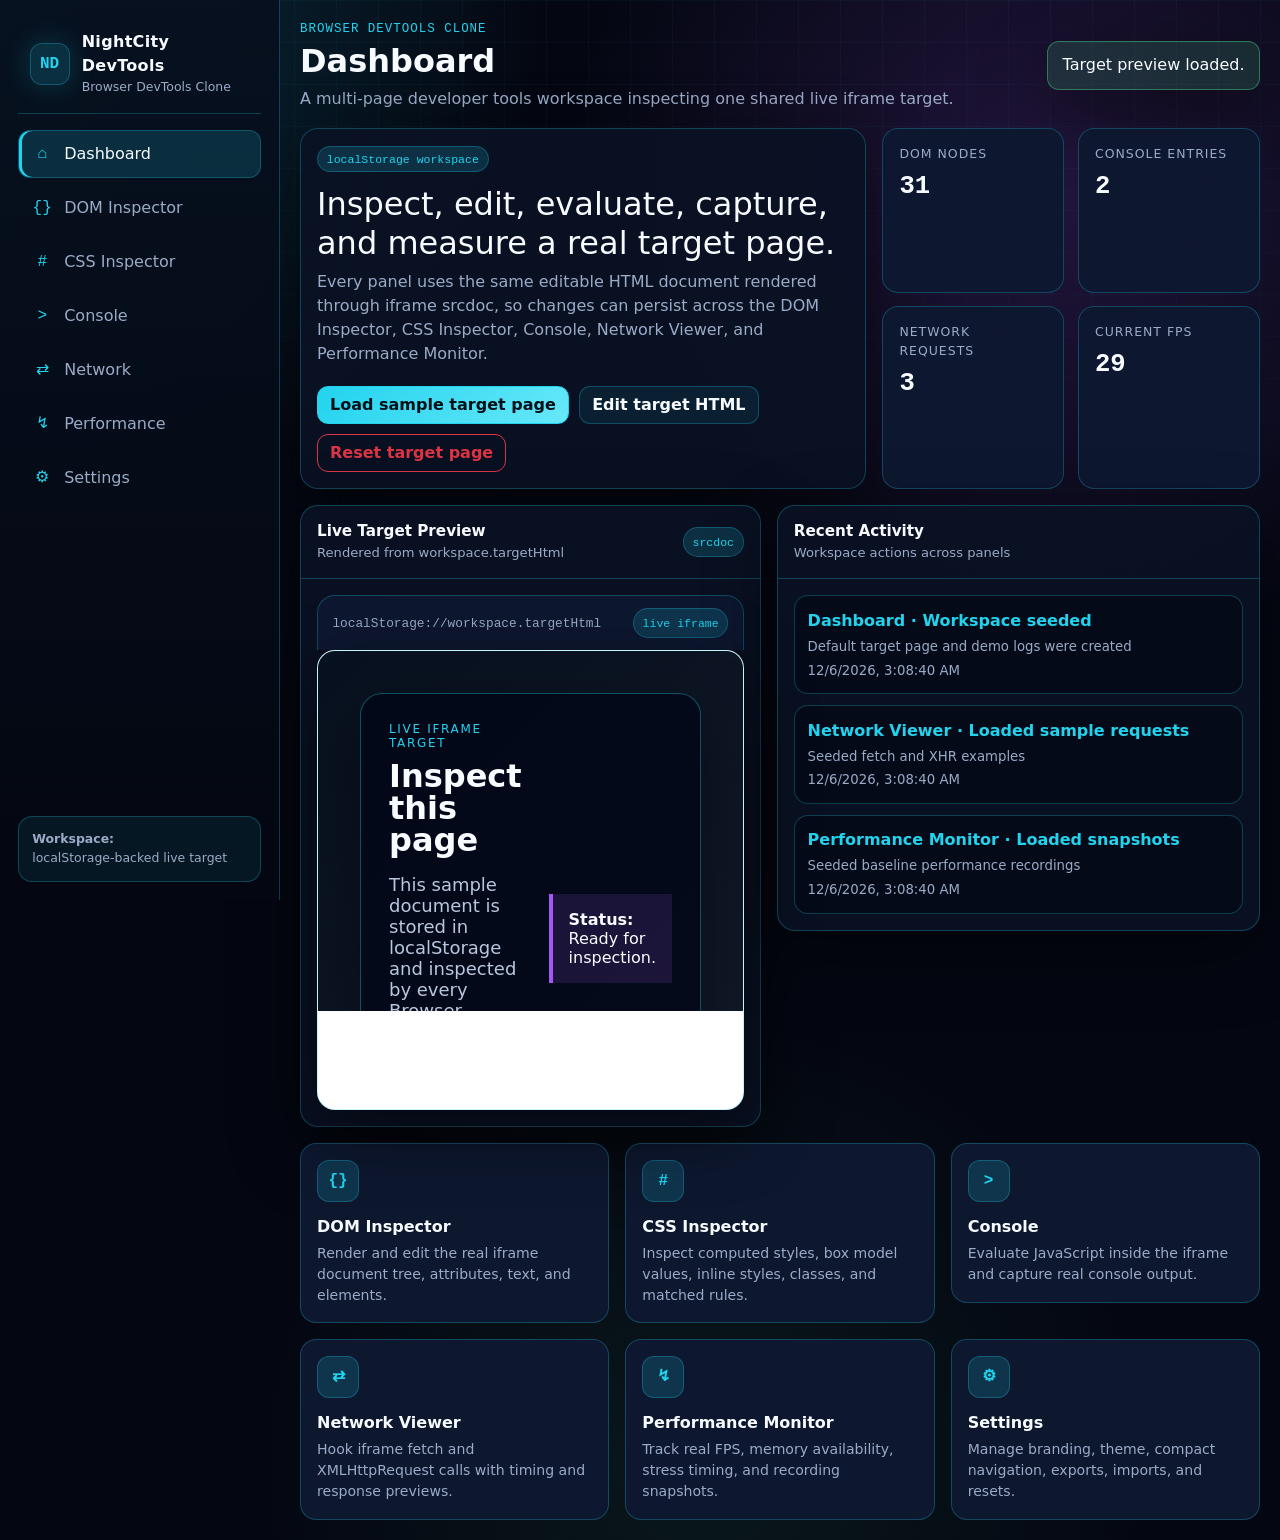
==== index.html @ 1de74e07 "Build browser devtools clone" ====
<!doctype html>
<html lang="en">
  <head>
    <meta charset="utf-8" />
    <meta name="viewport" content="width=device-width, initial-scale=1" />
    <title>Browser DevTools Clone | Dashboard</title>
    <link
      href="https://cdn.jsdelivr.net/npm/bootstrap@5.3.3/dist/css/bootstrap.min.css"
      rel="stylesheet"
    />
    <link href="styles.css" rel="stylesheet" />
    <link href="css/dashboard.css" rel="stylesheet" />
  </head>
  <body>
    <div class="app-shell">
      <div id="sidebarRoot"></div>

      <main class="main-content">
        <div class="topbar">
          <div>
            <p class="page-kicker">Browser DevTools Clone</p>
            <h1 class="page-title">Dashboard</h1>
            <p class="page-description">
              A multi-page developer tools workspace inspecting one shared live
              iframe target.
            </p>
          </div>
          <div class="status-region" aria-live="polite"></div>
        </div>

        <section class="dashboard-hero">
          <div class="panel hero-panel">
            <div class="panel-body">
              <span class="badge-soft">localStorage workspace</span>
              <h2 class="mt-3 mb-2">
                Inspect, edit, evaluate, capture, and measure a real target
                page.
              </h2>
              <p class="page-description">
                Every panel uses the same editable HTML document rendered
                through iframe srcdoc, so changes can persist across the DOM
                Inspector, CSS Inspector, Console, Network Viewer, and
                Performance Monitor.
              </p>
              <div class="hero-actions">
                <button class="btn btn-cyber" id="loadSampleBtn" type="button">
                  Load sample target page
                </button>
                <button
                  class="btn btn-ghost"
                  id="editHtmlBtn"
                  type="button"
                  data-bs-toggle="modal"
                  data-bs-target="#htmlEditorModal"
                >
                  Edit target HTML
                </button>
                <button
                  class="btn btn-outline-danger"
                  id="resetTargetBtn"
                  type="button"
                >
                  Reset target page
                </button>
              </div>
            </div>
          </div>

          <div class="stats-grid" id="dashboardStats"></div>
        </section>

        <section class="devtools-grid mb-3">
          <div class="panel">
            <div class="panel-header">
              <div>
                <h2 class="panel-title">Live Target Preview</h2>
                <p class="panel-subtitle">Rendered from workspace.targetHtml</p>
              </div>
              <span class="badge-soft">srcdoc</span>
            </div>
            <div class="panel-body">
              <div id="targetPreview" class="preview-frame-wrap"></div>
            </div>
          </div>

          <div class="panel">
            <div class="panel-header">
              <div>
                <h2 class="panel-title">Recent Activity</h2>
                <p class="panel-subtitle">Workspace actions across panels</p>
              </div>
            </div>
            <div class="panel-body">
              <div class="activity-list" id="activityList"></div>
            </div>
          </div>
        </section>

        <section class="row g-3">
          <div class="col-md-6 col-xl-4">
            <a class="action-card" href="dom-inspector.html">
              <div class="card-icon">{}</div>
              <h3>DOM Inspector</h3>
              <p>
                Render and edit the real iframe document tree, attributes, text,
                and elements.
              </p>
            </a>
          </div>
          <div class="col-md-6 col-xl-4">
            <a class="action-card" href="css-inspector.html">
              <div class="card-icon">#</div>
              <h3>CSS Inspector</h3>
              <p>
                Inspect computed styles, box model values, inline styles,
                classes, and matched rules.
              </p>
            </a>
          </div>
          <div class="col-md-6 col-xl-4">
            <a class="action-card" href="console.html">
              <div class="card-icon">&gt;</div>
              <h3>Console</h3>
              <p>
                Evaluate JavaScript inside the iframe and capture real console
                output.
              </p>
            </a>
          </div>
          <div class="col-md-6 col-xl-4">
            <a class="action-card" href="network.html">
              <div class="card-icon">⇄</div>
              <h3>Network Viewer</h3>
              <p>
                Hook iframe fetch and XMLHttpRequest calls with timing and
                response previews.
              </p>
            </a>
          </div>
          <div class="col-md-6 col-xl-4">
            <a class="action-card" href="performance.html">
              <div class="card-icon">↯</div>
              <h3>Performance Monitor</h3>
              <p>
                Track real FPS, memory availability, stress timing, and
                recording snapshots.
              </p>
            </a>
          </div>
          <div class="col-md-6 col-xl-4">
            <a class="action-card" href="settings.html">
              <div class="card-icon">⚙</div>
              <h3>Settings</h3>
              <p>
                Manage branding, theme, compact navigation, exports, imports,
                and resets.
              </p>
            </a>
          </div>
        </section>
      </main>
    </div>

    <div
      class="modal fade"
      id="htmlEditorModal"
      tabindex="-1"
      aria-labelledby="htmlEditorTitle"
      aria-hidden="true"
    >
      <div class="modal-dialog modal-xl modal-dialog-scrollable">
        <div class="modal-content">
          <div class="modal-header">
            <div>
              <h2 class="modal-title fs-5" id="htmlEditorTitle">
                Edit Target HTML
              </h2>
              <p class="panel-subtitle">
                Paste a complete HTML document or fragment to inspect.
              </p>
            </div>
            <button
              type="button"
              class="btn-close btn-close-white"
              data-bs-dismiss="modal"
              aria-label="Close"
            ></button>
          </div>
          <div class="modal-body">
            <textarea
              id="targetHtmlEditor"
              class="form-control code-editor html-editor"
              spellcheck="false"
            ></textarea>
          </div>
          <div class="modal-footer">
            <button type="button" class="btn btn-ghost" data-bs-dismiss="modal">
              Cancel
            </button>
            <button type="button" class="btn btn-cyber" id="saveHtmlBtn">
              Save target HTML
            </button>
          </div>
        </div>
      </div>
    </div>

    <script src="https://code.jquery.com/jquery-3.7.1.min.js"></script>
    <script src="https://cdn.jsdelivr.net/npm/bootstrap@5.3.3/dist/js/bootstrap.bundle.min.js"></script>
    <script src="js/shared.js"></script>
    <script src="js/dashboard.js"></script>
  </body>
</html>
---- styles.css ----
:root {
  --bg: #040712;
  --bg-soft: #07111f;
  --card: rgba(10, 18, 36, 0.9);
  --card-strong: rgba(14, 24, 48, 0.96);
  --text: #f7fbff;
  --muted: #9aabc7;
  --cyan: #22d3ee;
  --cyan-soft: rgba(34, 211, 238, 0.16);
  --purple: #a855f7;
  --purple-soft: rgba(168, 85, 247, 0.2);
  --green: #4ade80;
  --green-soft: rgba(74, 222, 128, 0.14);
  --yellow: #facc15;
  --red: #fb7185;
  --border: rgba(34, 211, 238, 0.26);
  --shadow: 0 22px 70px rgba(0, 0, 0, 0.48);
  --radius: 18px;
  --mono: "Cascadia Code", "Fira Code", Consolas, monospace;
}

* {
  box-sizing: border-box;
}

html {
  min-height: 100%;
}

body {
  min-height: 100vh;
  margin: 0;
  color: var(--text);
  background:
    radial-gradient(
      circle at top left,
      rgba(34, 211, 238, 0.2),
      transparent 34rem
    ),
    radial-gradient(
      circle at 82% 12%,
      rgba(168, 85, 247, 0.18),
      transparent 30rem
    ),
    radial-gradient(
      circle at 55% 95%,
      rgba(74, 222, 128, 0.08),
      transparent 28rem
    ),
    var(--bg);
  font-family:
    Inter,
    system-ui,
    -apple-system,
    BlinkMacSystemFont,
    "Segoe UI",
    sans-serif;
  overflow-x: hidden;
}

body::before {
  content: "";
  position: fixed;
  inset: 0;
  pointer-events: none;
  background-image:
    linear-gradient(rgba(34, 211, 238, 0.055) 1px, transparent 1px),
    linear-gradient(90deg, rgba(34, 211, 238, 0.055) 1px, transparent 1px);
  background-size: 42px 42px;
  mask-image: linear-gradient(to bottom, rgba(0, 0, 0, 0.8), transparent 82%);
  z-index: -1;
}

body.light-mode {
  --bg: #eef5ff;
  --bg-soft: #f8fbff;
  --card: rgba(255, 255, 255, 0.92);
  --card-strong: rgba(255, 255, 255, 0.98);
  --text: #0d1728;
  --muted: #52657f;
  --border: rgba(14, 116, 144, 0.22);
  --shadow: 0 20px 60px rgba(15, 23, 42, 0.14);
}

a {
  color: inherit;
  text-decoration: none;
}

a:hover {
  color: var(--cyan);
}

button,
input,
select,
textarea {
  font: inherit;
}

.app-shell {
  display: grid;
  grid-template-columns: 280px minmax(0, 1fr);
  min-height: 100vh;
}

.sidebar {
  position: sticky;
  top: 0;
  height: 100vh;
  padding: 1.1rem;
  border-right: 1px solid var(--border);
  background: linear-gradient(
    180deg,
    rgba(7, 17, 31, 0.98),
    rgba(4, 7, 18, 0.95)
  );
  backdrop-filter: blur(18px);
  z-index: 20;
}

.light-mode .sidebar {
  background: rgba(248, 251, 255, 0.94);
}

.sidebar-brand {
  display: flex;
  align-items: center;
  gap: 0.75rem;
  padding: 0.8rem 0.75rem 1rem;
  border-bottom: 1px solid var(--border);
  margin-bottom: 1rem;
}

.brand-mark {
  display: grid;
  place-items: center;
  width: 42px;
  height: 42px;
  border: 1px solid var(--border);
  border-radius: 12px;
  color: var(--cyan);
  background: var(--cyan-soft);
  box-shadow: 0 0 28px rgba(34, 211, 238, 0.22);
  font-family: var(--mono);
  font-weight: 800;
}

.brand-title {
  margin: 0;
  font-size: 1rem;
  font-weight: 800;
  letter-spacing: 0.02em;
}

.brand-subtitle {
  margin: 0;
  color: var(--muted);
  font-size: 0.78rem;
}

.nav-list {
  display: grid;
  gap: 0.35rem;
  padding: 0;
  margin: 0;
  list-style: none;
}

.nav-link {
  display: flex;
  align-items: center;
  gap: 0.75rem;
  min-height: 44px;
  padding: 0.7rem 0.85rem;
  border: 1px solid transparent;
  border-radius: 12px;
  color: var(--muted);
  transition: 160ms ease;
}

.nav-link:hover,
.nav-link.active {
  color: var(--text);
  background: var(--cyan-soft);
  border-color: var(--border);
}

.nav-link.active {
  box-shadow: inset 3px 0 0 var(--cyan);
}

.nav-icon {
  width: 1.25rem;
  text-align: center;
  color: var(--cyan);
  font-family: var(--mono);
}

.sidebar-footer {
  position: absolute;
  left: 1.1rem;
  right: 1.1rem;
  bottom: 1.1rem;
  padding: 0.85rem;
  border: 1px solid var(--border);
  border-radius: 14px;
  background: rgba(34, 211, 238, 0.08);
  color: var(--muted);
  font-size: 0.78rem;
}

body.compact-sidebar .app-shell {
  grid-template-columns: 92px minmax(0, 1fr);
}

body.compact-sidebar .sidebar {
  padding-inline: 0.75rem;
}

body.compact-sidebar .brand-copy,
body.compact-sidebar .nav-label,
body.compact-sidebar .sidebar-footer {
  display: none;
}

body.compact-sidebar .sidebar-brand {
  justify-content: center;
  padding-inline: 0;
}

body.compact-sidebar .nav-link {
  justify-content: center;
  padding-inline: 0;
}

.main-content {
  min-width: 0;
  padding: 1.25rem;
}

.topbar {
  display: flex;
  align-items: center;
  justify-content: space-between;
  gap: 1rem;
  margin-bottom: 1.1rem;
}

.page-kicker {
  margin: 0 0 0.2rem;
  color: var(--cyan);
  font-family: var(--mono);
  font-size: 0.78rem;
  letter-spacing: 0.08em;
  text-transform: uppercase;
}

.page-title {
  margin: 0;
  font-size: clamp(1.5rem, 2.5vw, 2.25rem);
  font-weight: 850;
}

.page-description {
  max-width: 880px;
  margin: 0.4rem 0 0;
  color: var(--muted);
}

.status-region {
  min-height: 42px;
}

.status-message {
  padding: 0.72rem 0.9rem;
  border: 1px solid var(--border);
  border-radius: 12px;
  background: var(--card);
  color: var(--text);
  box-shadow: var(--shadow);
}

.status-message.success {
  border-color: rgba(74, 222, 128, 0.42);
  background: var(--green-soft);
}

.status-message.warning {
  border-color: rgba(250, 204, 21, 0.42);
  background: rgba(250, 204, 21, 0.12);
}

.status-message.danger {
  border-color: rgba(251, 113, 133, 0.42);
  background: rgba(251, 113, 133, 0.12);
}

.panel {
  border: 1px solid var(--border);
  border-radius: var(--radius);
  background: var(--card);
  box-shadow: var(--shadow);
}

.panel-header {
  display: flex;
  align-items: center;
  justify-content: space-between;
  gap: 0.8rem;
  padding: 0.95rem 1rem;
  border-bottom: 1px solid var(--border);
}

.panel-title {
  margin: 0;
  font-size: 0.95rem;
  font-weight: 800;
}

.panel-subtitle {
  margin: 0.2rem 0 0;
  color: var(--muted);
  font-size: 0.82rem;
}

.panel-body {
  padding: 1rem;
}

.metric-card {
  padding: 1rem;
  border: 1px solid var(--border);
  border-radius: 16px;
  background: var(--card-strong);
}

.metric-label {
  margin: 0;
  color: var(--muted);
  font-size: 0.78rem;
  text-transform: uppercase;
  letter-spacing: 0.08em;
}

.metric-value {
  margin: 0.25rem 0 0;
  color: var(--text);
  font-family: var(--mono);
  font-size: 1.6rem;
  font-weight: 800;
}

.devtools-grid {
  display: grid;
  grid-template-columns: minmax(320px, 48%) minmax(0, 1fr);
  gap: 1rem;
  align-items: start;
}

.target-frame-wrap {
  position: relative;
  overflow: hidden;
  min-height: 460px;
  border: 1px solid var(--border);
  border-radius: var(--radius);
  background: #fff;
  box-shadow: var(--shadow);
}

.target-frame {
  display: block;
  width: 100%;
  min-height: 460px;
  border: 0;
  background: #fff;
}

.target-toolbar {
  display: flex;
  align-items: center;
  justify-content: space-between;
  gap: 0.75rem;
  padding: 0.75rem 0.9rem;
  border: 1px solid var(--border);
  border-bottom: 0;
  border-radius: var(--radius) var(--radius) 0 0;
  background: var(--card-strong);
}

.target-url {
  min-width: 0;
  color: var(--muted);
  font-family: var(--mono);
  font-size: 0.8rem;
  overflow: hidden;
  text-overflow: ellipsis;
  white-space: nowrap;
}

.code-font,
.dom-tree,
.console-output,
.network-url,
pre,
code,
textarea.code-editor {
  font-family: var(--mono);
}

.form-control,
.form-select {
  color: var(--text);
  border-color: var(--border);
  background-color: rgba(3, 8, 20, 0.78);
}

.form-control:focus,
.form-select:focus {
  color: var(--text);
  border-color: var(--cyan);
  background-color: rgba(3, 8, 20, 0.92);
  box-shadow: 0 0 0 0.2rem rgba(34, 211, 238, 0.15);
}

.light-mode .form-control,
.light-mode .form-select {
  color: var(--text);
  background-color: rgba(255, 255, 255, 0.9);
}

.form-label {
  color: var(--muted);
  font-size: 0.82rem;
  font-weight: 700;
}

.btn {
  border-radius: 11px;
  font-weight: 700;
}

.btn-cyber {
  color: #001018;
  border: 1px solid var(--cyan);
  background: linear-gradient(135deg, var(--cyan), #67e8f9);
}

.btn-cyber:hover {
  color: #001018;
  filter: brightness(1.08);
}

.btn-ghost {
  color: var(--text);
  border: 1px solid var(--border);
  background: rgba(34, 211, 238, 0.08);
}

.btn-ghost:hover {
  color: var(--text);
  border-color: var(--cyan);
  background: var(--cyan-soft);
}

.badge-soft {
  border: 1px solid var(--border);
  border-radius: 999px;
  padding: 0.35rem 0.55rem;
  color: var(--cyan);
  background: var(--cyan-soft);
  font-family: var(--mono);
  font-size: 0.72rem;
}

.empty-state {
  display: grid;
  place-items: center;
  min-height: 160px;
  padding: 1.2rem;
  border: 1px dashed var(--border);
  border-radius: 14px;
  color: var(--muted);
  text-align: center;
}

.dom-tree {
  max-height: 620px;
  overflow: auto;
  padding: 0.85rem;
  border: 1px solid var(--border);
  border-radius: 14px;
  background: rgba(2, 6, 16, 0.74);
  font-size: 0.84rem;
}

.dom-node {
  cursor: pointer;
  padding: 0.22rem 0.35rem;
  border-radius: 8px;
  line-height: 1.45;
  white-space: nowrap;
}

.dom-node:hover,
.dom-node.selected {
  background: var(--cyan-soft);
}

.dom-node.selected {
  outline: 1px solid var(--border);
}

.dom-tag {
  color: var(--cyan);
}

.dom-attr {
  color: var(--green);
}

.dom-text {
  color: var(--muted);
}

.dom-toggle {
  color: var(--purple);
  margin-right: 0.25rem;
}

.devtools-highlight-overlay {
  position: absolute;
  pointer-events: none;
  border: 2px solid #22d3ee;
  background: rgba(34, 211, 238, 0.12);
  box-shadow: 0 0 0 9999px rgba(4, 7, 18, 0.18);
  z-index: 999999;
}

.breadcrumb-devtools {
  display: flex;
  flex-wrap: wrap;
  gap: 0.35rem;
  padding: 0;
  margin: 0;
  list-style: none;
}

.breadcrumb-devtools button {
  border: 1px solid var(--border);
  border-radius: 999px;
  color: var(--text);
  background: var(--cyan-soft);
  font-family: var(--mono);
  font-size: 0.74rem;
}

.table {
  --bs-table-bg: transparent;
  --bs-table-color: var(--text);
  --bs-table-border-color: var(--border);
  color: var(--text);
}

.table thead th {
  color: var(--muted);
  font-size: 0.75rem;
  letter-spacing: 0.07em;
  text-transform: uppercase;
}

.table-hover tbody tr:hover {
  color: var(--text);
  background: rgba(34, 211, 238, 0.08);
}

.modal-content {
  color: var(--text);
  border: 1px solid var(--border);
  border-radius: var(--radius);
  background: var(--card-strong);
  box-shadow: var(--shadow);
}

.modal-header,
.modal-footer {
  border-color: var(--border);
}

.mobile-nav-toggle {
  display: none;
}

@media (max-width: 1060px) {
  .devtools-grid {
    grid-template-columns: 1fr;
  }

  .target-frame-wrap,
  .target-frame {
    min-height: 380px;
  }
}

@media (max-width: 820px) {
  .app-shell {
    grid-template-columns: 1fr;
  }

  .sidebar {
    position: relative;
    height: auto;
    border-right: 0;
    border-bottom: 1px solid var(--border);
  }

  .sidebar-footer {
    position: static;
    margin-top: 1rem;
  }

  body.compact-sidebar .app-shell {
    grid-template-columns: 1fr;
  }

  body.compact-sidebar .brand-copy,
  body.compact-sidebar .nav-label,
  body.compact-sidebar .sidebar-footer {
    display: block;
  }

  body.compact-sidebar .nav-link,
  body.compact-sidebar .sidebar-brand {
    justify-content: flex-start;
  }

  .nav-list {
    grid-template-columns: repeat(2, minmax(0, 1fr));
  }

  .main-content {
    padding: 1rem;
  }

  .topbar {
    align-items: flex-start;
    flex-direction: column;
  }
}

@media (max-width: 540px) {
  .nav-list {
    grid-template-columns: 1fr;
  }

  .panel-header {
    align-items: flex-start;
    flex-direction: column;
  }

  .metric-value {
    font-size: 1.35rem;
  }
}
---- css/dashboard.css ----
.dashboard-hero {
  display: grid;
  grid-template-columns: minmax(0, 1.2fr) minmax(320px, 0.8fr);
  gap: 1rem;
  align-items: stretch;
  margin-bottom: 1rem;
}

.hero-panel {
  min-height: 320px;
  display: flex;
  flex-direction: column;
  justify-content: space-between;
}

.hero-actions {
  display: flex;
  flex-wrap: wrap;
  gap: 0.65rem;
  margin-top: 1.25rem;
}

.stats-grid {
  display: grid;
  grid-template-columns: repeat(2, minmax(0, 1fr));
  gap: 0.85rem;
}

.preview-frame-wrap {
  min-height: 360px;
}

.preview-frame-wrap .target-frame {
  min-height: 360px;
}

.action-card {
  display: block;
  min-height: 160px;
  padding: 1rem;
  border: 1px solid var(--border);
  border-radius: 16px;
  background: var(--card-strong);
  transition: 160ms ease;
}

.action-card:hover {
  transform: translateY(-3px);
  border-color: var(--cyan);
  box-shadow: 0 18px 45px rgba(34, 211, 238, 0.14);
}

.action-card .card-icon {
  display: grid;
  place-items: center;
  width: 42px;
  height: 42px;
  margin-bottom: 0.9rem;
  border: 1px solid var(--border);
  border-radius: 12px;
  color: var(--cyan);
  background: var(--cyan-soft);
  font-family: var(--mono);
  font-weight: 800;
}

.action-card h3 {
  margin: 0;
  font-size: 1rem;
  font-weight: 800;
}

.action-card p {
  margin: 0.45rem 0 0;
  color: var(--muted);
  font-size: 0.88rem;
}

.activity-list {
  display: grid;
  gap: 0.65rem;
  max-height: 420px;
  overflow: auto;
}

.activity-item {
  padding: 0.8rem;
  border: 1px solid var(--border);
  border-radius: 14px;
  background: rgba(2, 6, 16, 0.48);
}

.activity-item strong {
  color: var(--cyan);
}

.activity-item p {
  margin: 0.25rem 0 0;
  color: var(--muted);
  font-size: 0.83rem;
}

.html-editor {
  min-height: 360px;
  resize: vertical;
}

@media (max-width: 980px) {
  .dashboard-hero {
    grid-template-columns: 1fr;
  }
}

@media (max-width: 620px) {
  .stats-grid {
    grid-template-columns: 1fr;
  }
}
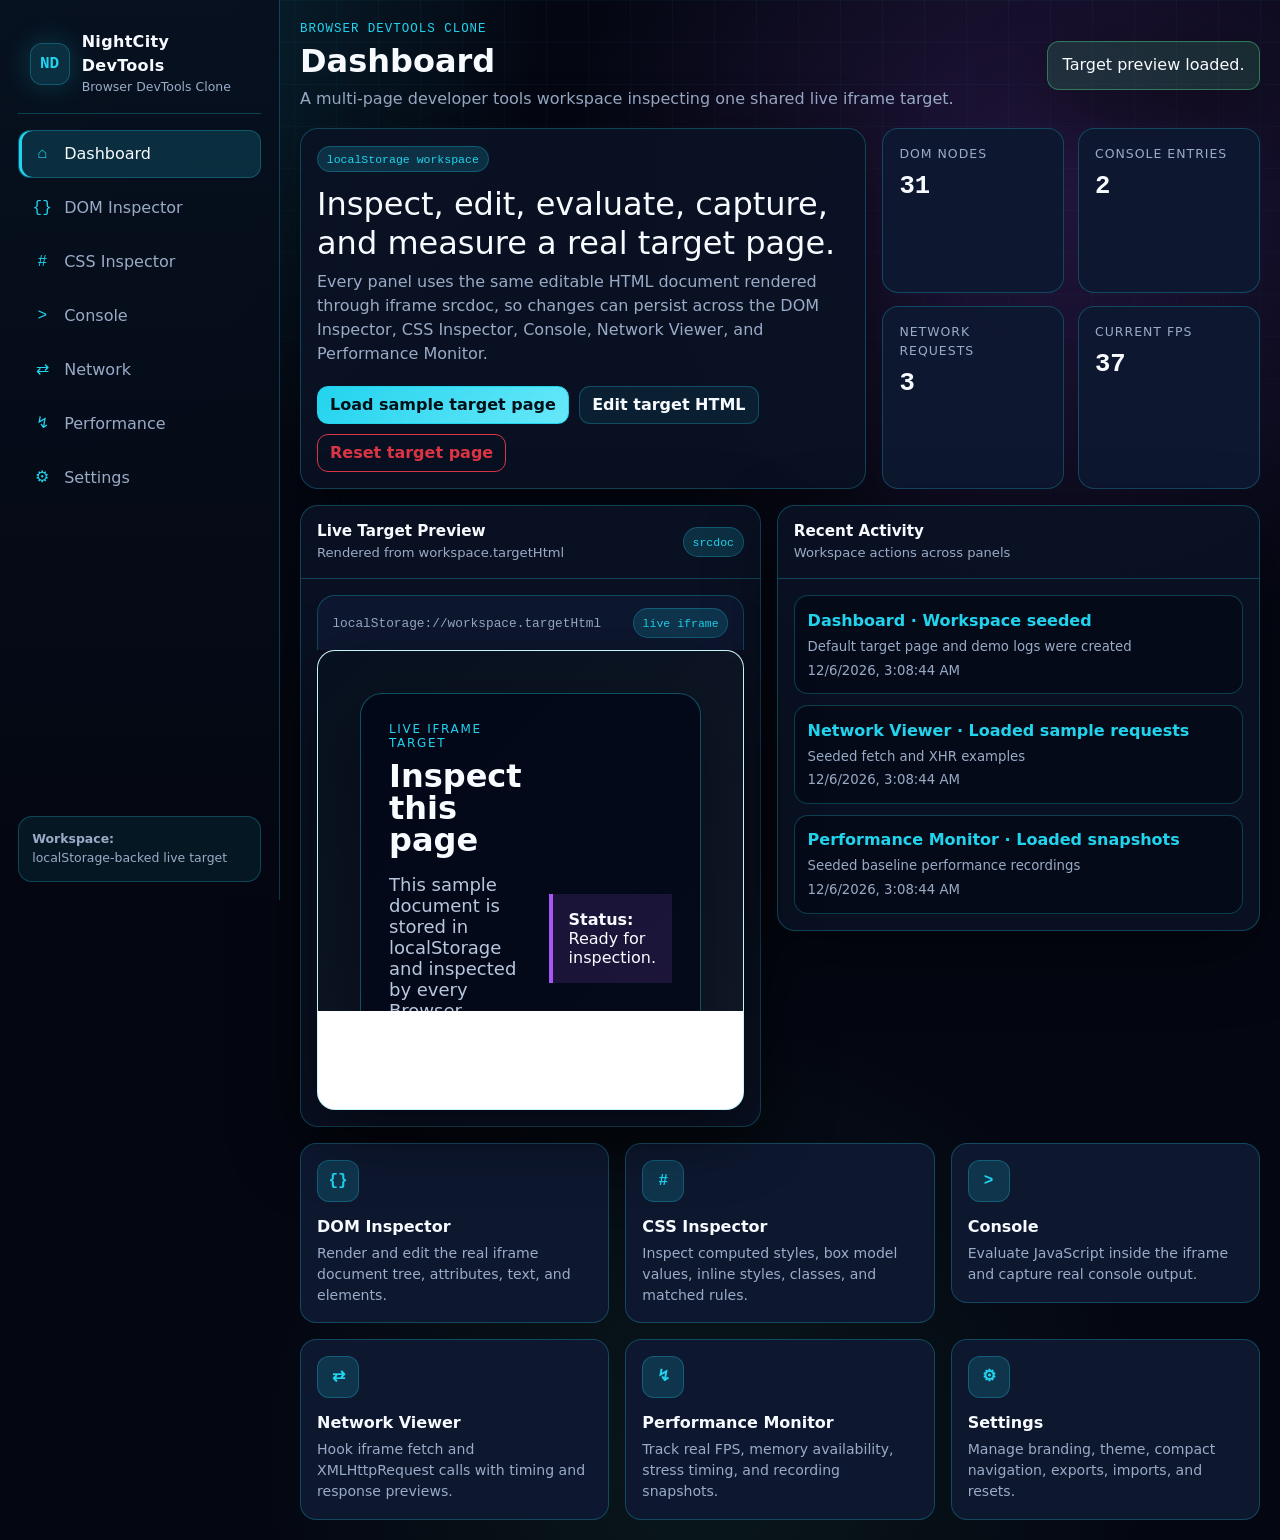
==== commit fbba1ef7: "Add SEO meta tags, canonical URLs, and sitemap" ====
--- a/index.html
+++ b/index.html
@@ -4,6 +4,15 @@
     <meta charset="utf-8" />
     <meta name="viewport" content="width=device-width, initial-scale=1" />
     <title>Browser DevTools Clone | Dashboard</title>
+    <meta name="description" content="A browser-based DevTools clone with a live DOM inspector, CSS inspector, console, network viewer, and performance monitor, all operating on a real editable target page rendered in an iframe." />
+    <link rel="canonical" href="https://fazal305.github.io/browser-devtools-clone/" />
+    <meta property="og:type" content="website" />
+    <meta property="og:url" content="https://fazal305.github.io/browser-devtools-clone/" />
+    <meta property="og:title" content="Browser DevTools Clone | Dashboard" />
+    <meta property="og:description" content="A browser-based DevTools clone with a live DOM inspector, CSS inspector, console, network viewer, and performance monitor, all operating on a real editable target page rendered in an iframe." />
+    <meta name="twitter:card" content="summary_large_image" />
+    <meta name="twitter:title" content="Browser DevTools Clone | Dashboard" />
+    <meta name="twitter:description" content="A browser-based DevTools clone with a live DOM inspector, CSS inspector, console, network viewer, and performance monitor, all operating on a real editable target page rendered in an iframe." />
     <link
       href="https://cdn.jsdelivr.net/npm/bootstrap@5.3.3/dist/css/bootstrap.min.css"
       rel="stylesheet"
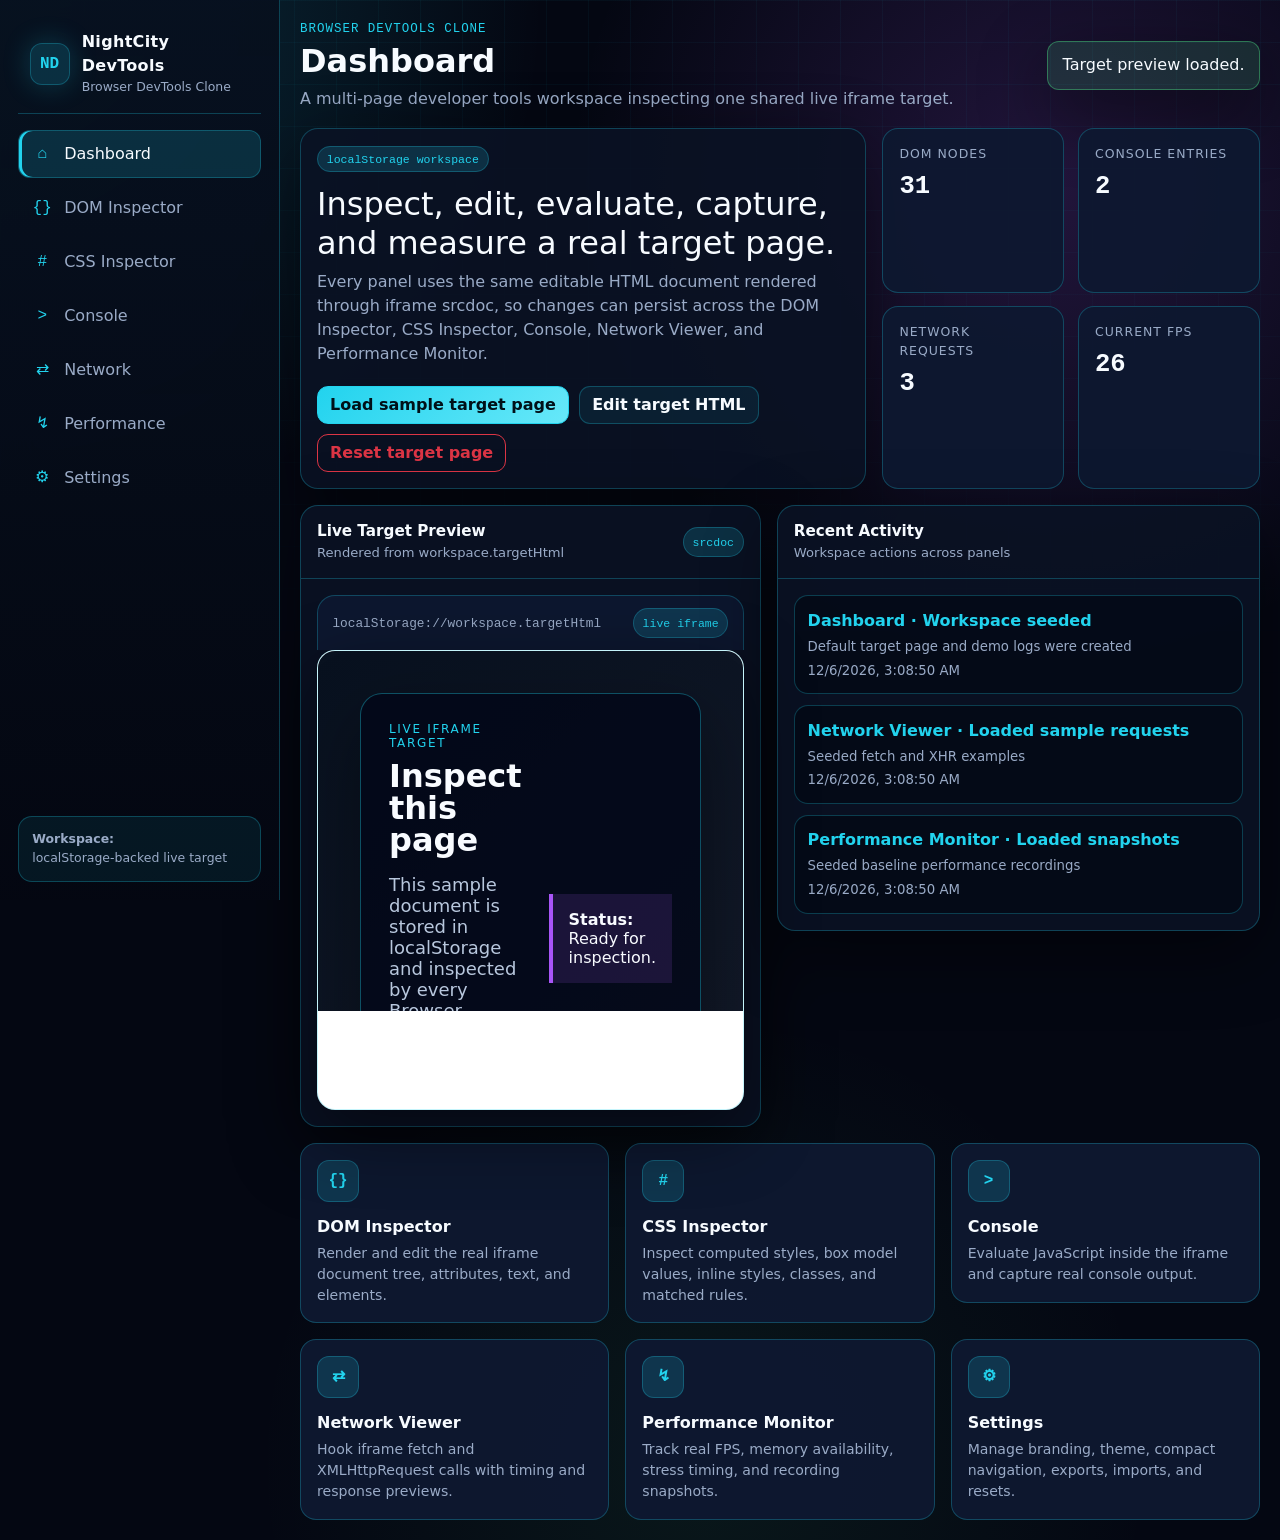
==== commit ca21daba: "Add favicon Matches the shared cyan-on-navy monogram style used across the dev tool suite, with a di" ====
--- a/index.html
+++ b/index.html
@@ -4,6 +4,7 @@
     <meta charset="utf-8" />
     <meta name="viewport" content="width=device-width, initial-scale=1" />
     <title>Browser DevTools Clone | Dashboard</title>
+    <link rel="icon" type="image/svg+xml" href="assets/favicon.svg" />
     <meta name="description" content="A browser-based DevTools clone with a live DOM inspector, CSS inspector, console, network viewer, and performance monitor, all operating on a real editable target page rendered in an iframe." />
     <link rel="canonical" href="https://fazal305.github.io/browser-devtools-clone/" />
     <meta property="og:type" content="website" />
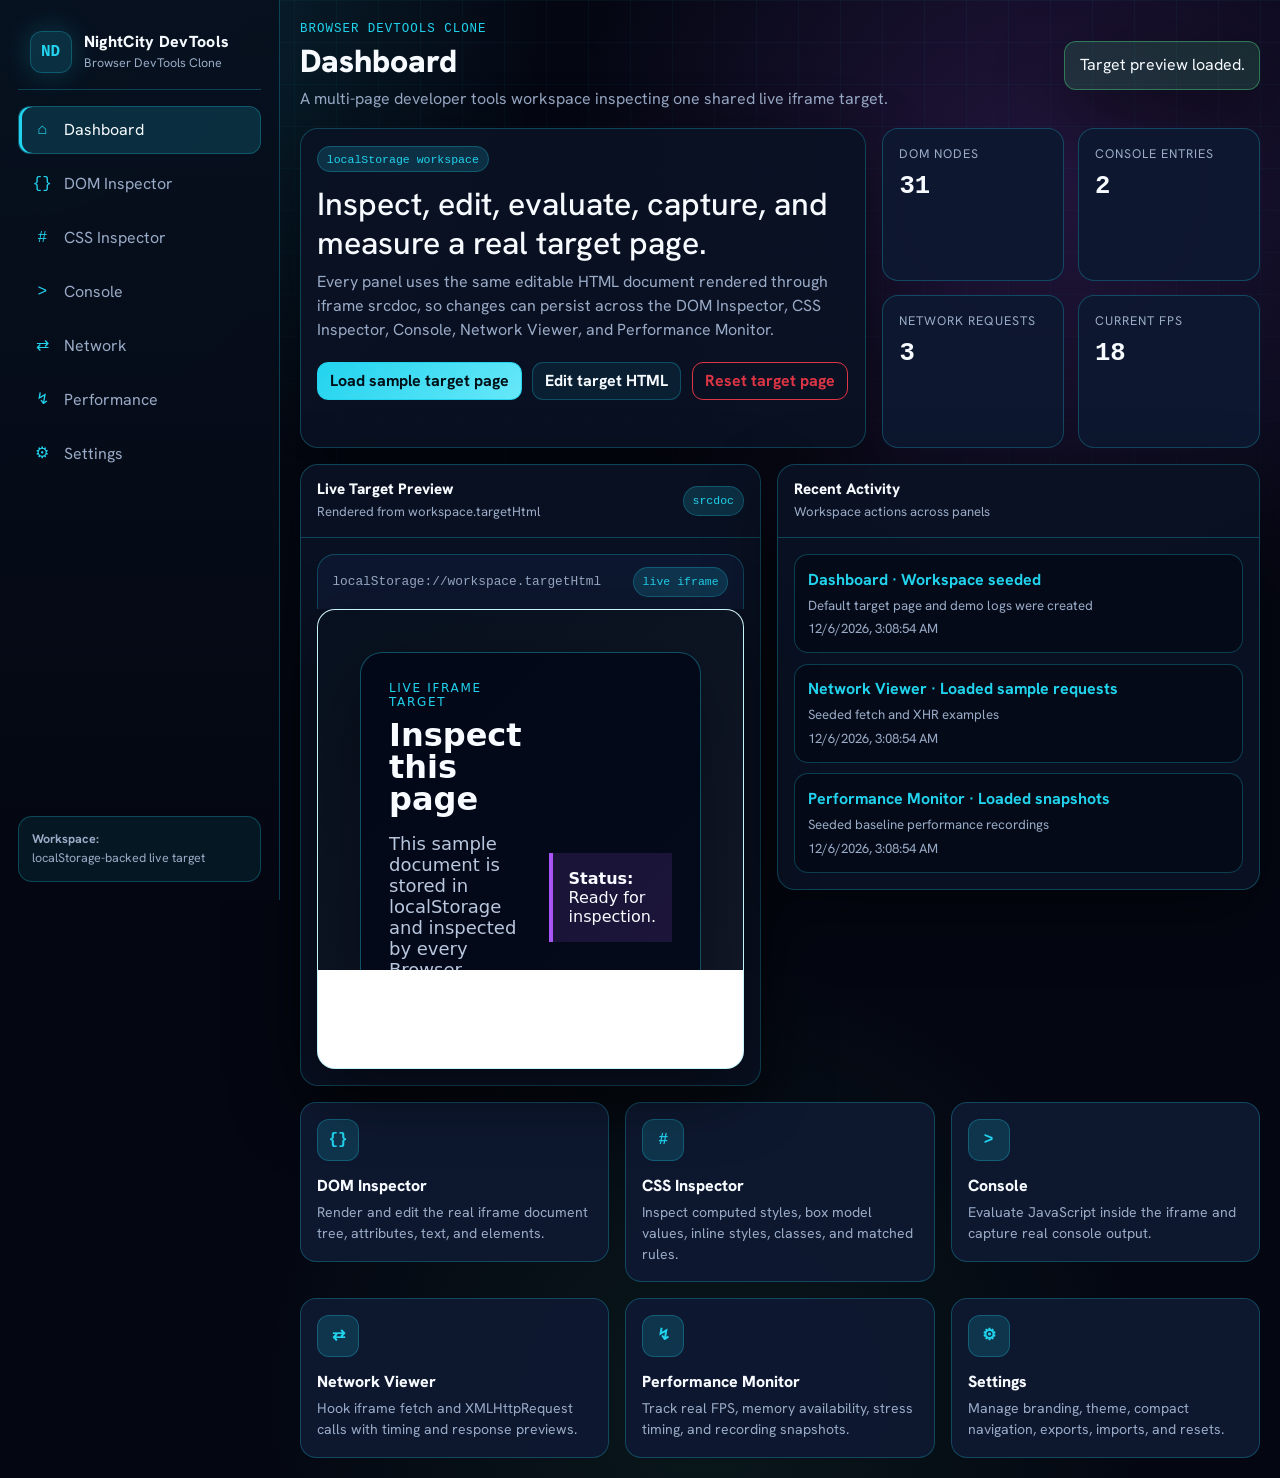
==== commit e817a153: "Replace generic default font with something more distinctive Inter was declared but never actually l" ====
--- a/index.html
+++ b/index.html
@@ -14,6 +14,9 @@
     <meta name="twitter:card" content="summary_large_image" />
     <meta name="twitter:title" content="Browser DevTools Clone | Dashboard" />
     <meta name="twitter:description" content="A browser-based DevTools clone with a live DOM inspector, CSS inspector, console, network viewer, and performance monitor, all operating on a real editable target page rendered in an iframe." />
+    <link rel="preconnect" href="https://fonts.googleapis.com" />
+    <link rel="preconnect" href="https://fonts.gstatic.com" crossorigin />
+    <link href="https://fonts.googleapis.com/css2?family=Hanken+Grotesk:wght@400;500;600;700;800&display=swap" rel="stylesheet" />
     <link
       href="https://cdn.jsdelivr.net/npm/bootstrap@5.3.3/dist/css/bootstrap.min.css"
       rel="stylesheet"
--- a/styles.css
+++ b/styles.css
@@ -49,7 +49,7 @@
     ),
     var(--bg);
   font-family:
-    Inter,
+    "Hanken Grotesk",
     system-ui,
     -apple-system,
     BlinkMacSystemFont,
